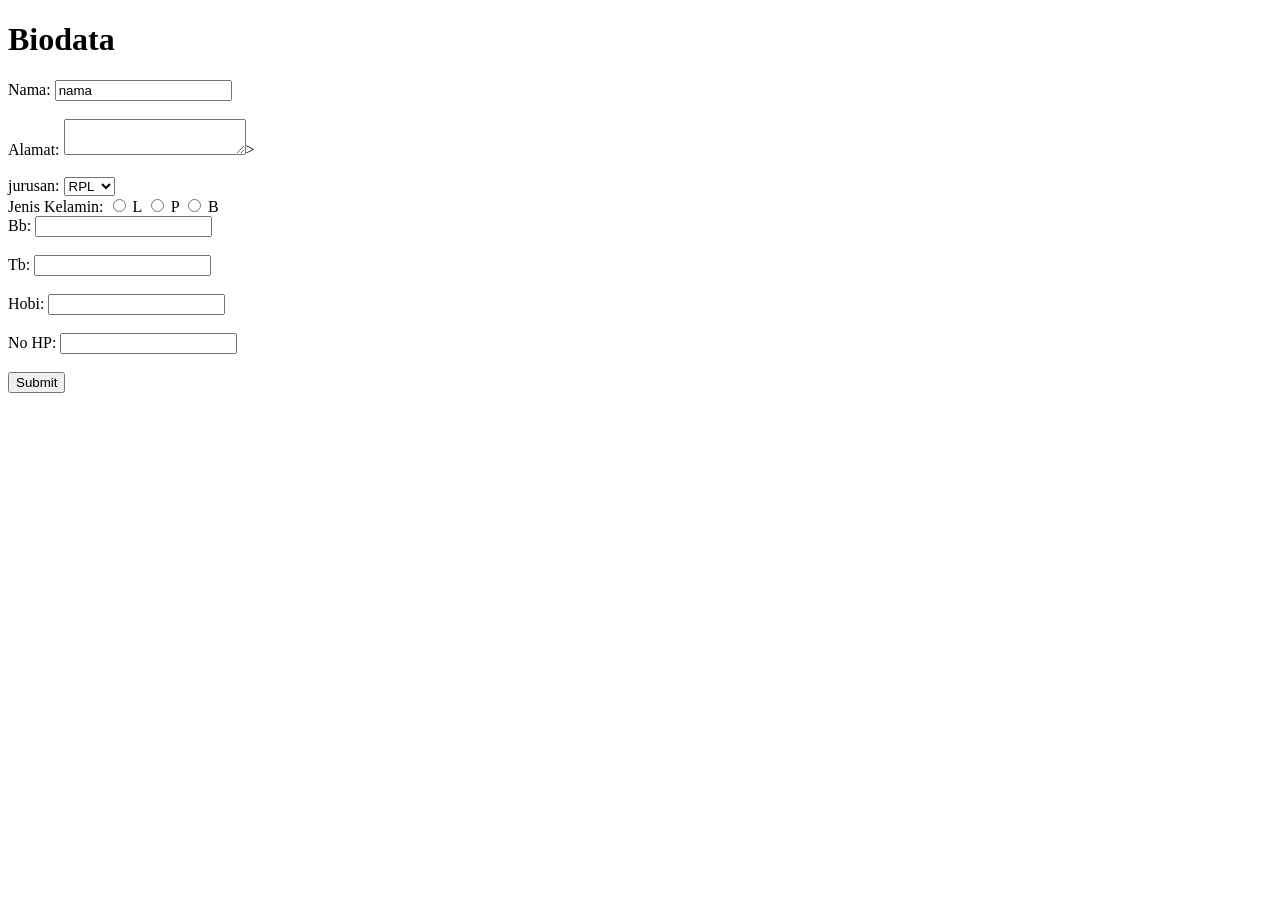
==== form_biodata.html @ de4c0e1a "test" ====
<!DOCTYPE html>
<html lang="en">
<head>
    <meta charset="UTF-8">
    <meta name="viewport" content="width=device-width, initial-scale=1.0">
    <title>biodata siswa</title>
</head>
<body>
   <h1>Biodata</h1>

<form action="/action_page.php">
  <label for="fname">Nama:</label>
  <input type="text" id="fname" name="fname" value="nama"><br><br>
  <label for="Alamat">Alamat:</label>
  <textarea type="textarea" id="Alamat" name="Alamat"  ></textarea>><br><br>
  
<label for="jname">jurusan:</label>
<select value={jurusan} onChange={handleChange}>
        <option value="RPL">RPL</option>
        <option value="TKJ">TKJ</option>
        <option value="TKR">TKR</option>
        <option value="TSM">TSM</option>
        <option value="TEI">TEI</option>
    </select>
<form action="/action_page.php"><br>
  <label>Jenis Kelamin:</label>
  <input type="radio" id="html" name="fav_language" value="P">
  <label for="L">L</label>
  <input type="radio"P id="P" name="fav_language" value="P">
  <label for="P">P</label>
  <input type="radio" id="B" name="fav_language" value="B">
  <label for="B">B</label><br>

  <label for="BB">Bb:</label>
  <input type="number" id="Bb" name="Bb" value=""><br><br>
  <label for="TB">Tb:</label>
  <input type="number" id="Tb" name="Tb" value=""><br><br>
  <label for="HOBI">Hobi:</label>
  <input type="text" id="hobi" name="hobi" value=""><br><br>
  <label for="NO HP">No HP:</label>
  <input type="number" id="No HP" name="No HP" value=""><br><br>
  
    </form>
<input type="submit" value="Submit">
</body>
</html>
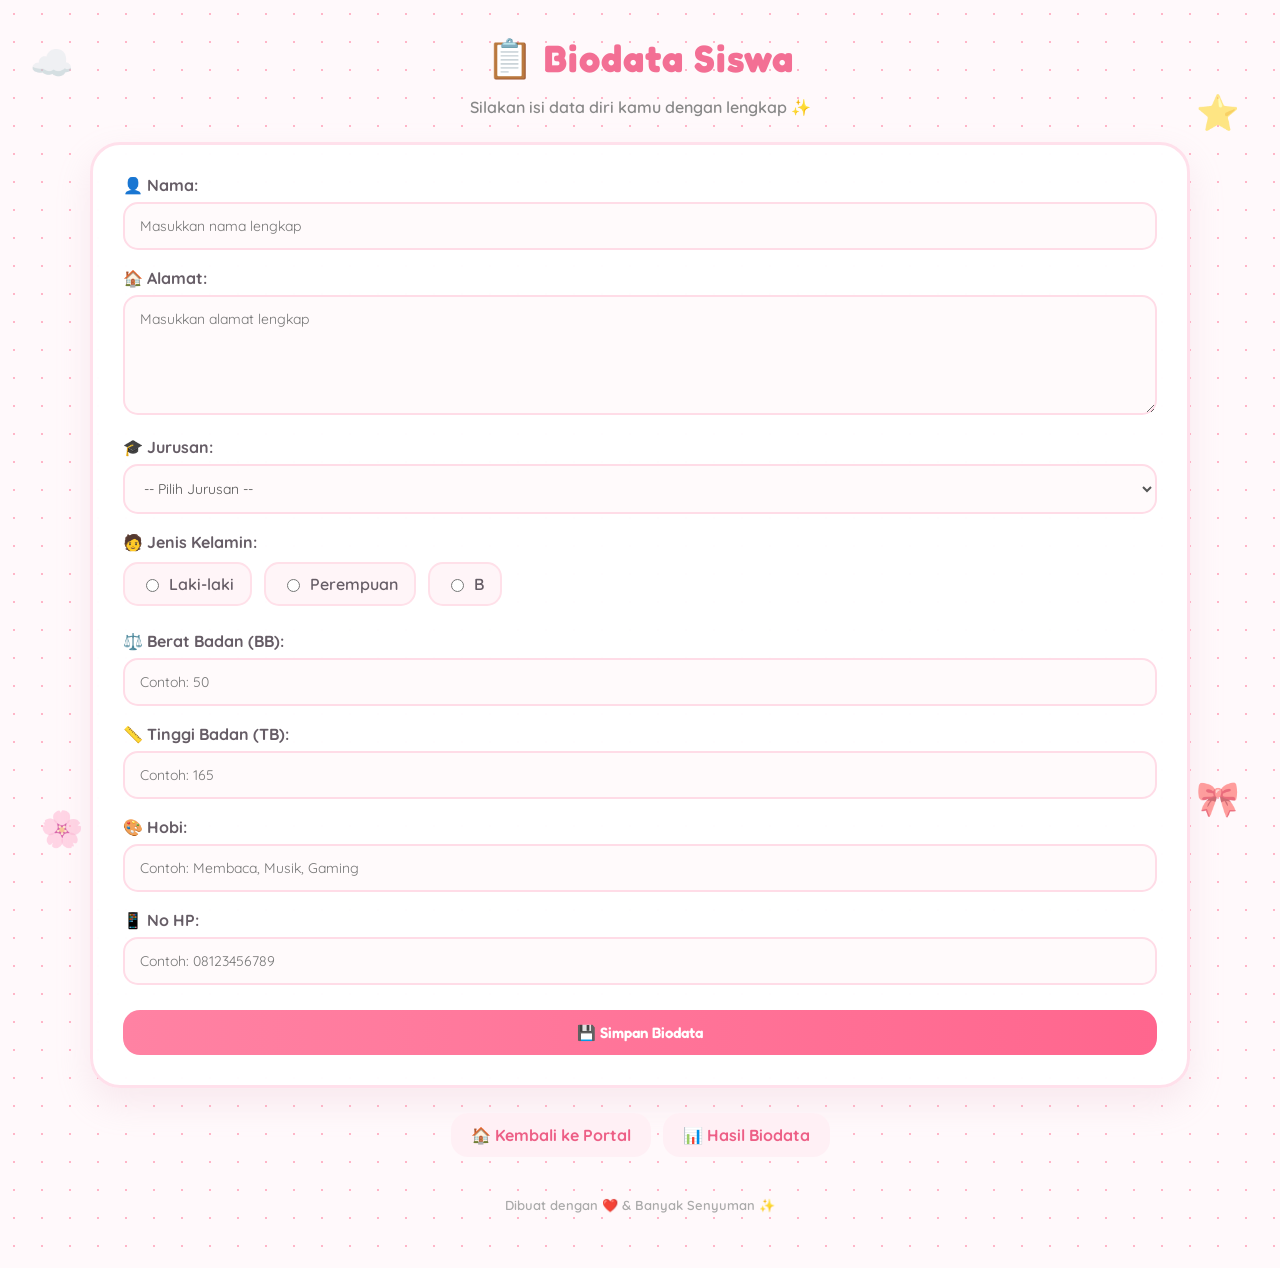
==== commit 2684085a: "stle.css" ====
--- a/form_biodata.html
+++ b/form_biodata.html
@@ -1,46 +1,306 @@
 <!DOCTYPE html>
-<html lang="en">
+<html lang="id">
+
 <head>
     <meta charset="UTF-8">
-    <meta name="viewport" content="width=device-width, initial-scale=1.0">
-    <title>biodata siswa</title>
+
+    <meta
+        name="viewport"
+        content="width=device-width, initial-scale=1.0"
+    >
+
+    <title>Biodata Siswa 🌸</title>
+
+    <!-- Google Font -->
+    <link rel="preconnect" href="https://fonts.googleapis.com">
+
+    <link
+        rel="preconnect"
+        href="https://fonts.gstatic.com"
+        crossorigin
+    >
+
+    <link
+        href="https://fonts.googleapis.com/css2?family=Fredoka:wght@400;500;600;700&family=Quicksand:wght@400;500;600;700&display=swap"
+        rel="stylesheet"
+    >
+
+    <!-- CSS -->
+    <link rel="stylesheet" href="style.css">
+
 </head>
+
+
 <body>
-   <h1>Biodata</h1>
-
-<form action="/action_page.php">
-  <label for="fname">Nama:</label>
-  <input type="text" id="fname" name="fname" value="nama"><br><br>
-  <label for="Alamat">Alamat:</label>
-  <textarea type="textarea" id="Alamat" name="Alamat"  ></textarea>><br><br>
-  
-<label for="jname">jurusan:</label>
-<select value={jurusan} onChange={handleChange}>
-        <option value="RPL">RPL</option>
-        <option value="TKJ">TKJ</option>
-        <option value="TKR">TKR</option>
-        <option value="TSM">TSM</option>
-        <option value="TEI">TEI</option>
-    </select>
-<form action="/action_page.php"><br>
-  <label>Jenis Kelamin:</label>
-  <input type="radio" id="html" name="fav_language" value="P">
-  <label for="L">L</label>
-  <input type="radio"P id="P" name="fav_language" value="P">
-  <label for="P">P</label>
-  <input type="radio" id="B" name="fav_language" value="B">
-  <label for="B">B</label><br>
-
-  <label for="BB">Bb:</label>
-  <input type="number" id="Bb" name="Bb" value=""><br><br>
-  <label for="TB">Tb:</label>
-  <input type="number" id="Tb" name="Tb" value=""><br><br>
-  <label for="HOBI">Hobi:</label>
-  <input type="text" id="hobi" name="hobi" value=""><br><br>
-  <label for="NO HP">No HP:</label>
-  <input type="number" id="No HP" name="No HP" value=""><br><br>
-  
-    </form>
-<input type="submit" value="Submit">
+
+    <!-- DEKORASI -->
+    <div class="dekorasi awan">☁️</div>
+    <div class="dekorasi bintang">⭐</div>
+    <div class="dekorasi bunga">🌸</div>
+    <div class="dekorasi pita">🎀</div>
+
+
+    <div class="page">
+
+        <!-- JUDUL -->
+        <header class="page-header">
+
+            <h1>
+                📋 Biodata Siswa
+            </h1>
+
+            <p>
+                Silakan isi data diri kamu dengan lengkap ✨
+            </p>
+
+        </header>
+
+
+        <!-- FORM -->
+        <div class="card">
+
+            <form action="/action_page.php">
+
+
+                <!-- NAMA -->
+                <div class="form-group">
+
+                    <label for="fname">
+                        👤 Nama:
+                    </label>
+
+                    <input
+                        type="text"
+                        id="fname"
+                        name="fname"
+                        placeholder="Masukkan nama lengkap"
+                        required
+                    >
+
+                </div>
+
+
+                <!-- ALAMAT -->
+                <div class="form-group">
+
+                    <label for="Alamat">
+                        🏠 Alamat:
+                    </label>
+
+                    <textarea
+                        id="Alamat"
+                        name="Alamat"
+                        placeholder="Masukkan alamat lengkap"
+                        required
+                    ></textarea>
+
+                </div>
+
+
+                <!-- JURUSAN -->
+                <div class="form-group">
+
+                    <label for="jurusan">
+                        🎓 Jurusan:
+                    </label>
+
+                    <select
+                        id="jurusan"
+                        name="jurusan"
+                        required
+                    >
+
+                        <option value="">
+                            -- Pilih Jurusan --
+                        </option>
+
+                        <option value="RPL">
+                            RPL
+                        </option>
+
+                        <option value="TKJ">
+                            TKJ
+                        </option>
+
+                        <option value="TKR">
+                            TKR
+                        </option>
+
+                        <option value="TSM">
+                            TSM
+                        </option>
+
+                        <option value="TEI">
+                            TEI
+                        </option>
+
+                    </select>
+
+                </div>
+
+
+                <!-- JENIS KELAMIN -->
+                <div class="form-group">
+
+                    <label>
+                        🧑 Jenis Kelamin:
+                    </label>
+
+                    <div class="radio-group">
+
+                        <label>
+                            <input
+                                type="radio"
+                                id="L"
+                                name="jenis_kelamin"
+                                value="L"
+                            >
+
+                            Laki-laki
+                        </label>
+
+
+                        <label>
+                            <input
+                                type="radio"
+                                id="P"
+                                name="jenis_kelamin"
+                                value="P"
+                            >
+
+                            Perempuan
+                        </label>
+
+
+                        <label>
+                            <input
+                                type="radio"
+                                id="B"
+                                name="jenis_kelamin"
+                                value="B"
+                            >
+
+                            B
+                        </label>
+
+                    </div>
+
+                </div>
+
+
+                <!-- BERAT BADAN -->
+                <div class="form-group">
+
+                    <label for="Bb">
+                        ⚖️ Berat Badan (BB):
+                    </label>
+
+                    <input
+                        type="number"
+                        id="Bb"
+                        name="Bb"
+                        placeholder="Contoh: 50"
+                    >
+
+                </div>
+
+
+                <!-- TINGGI BADAN -->
+                <div class="form-group">
+
+                    <label for="Tb">
+                        📏 Tinggi Badan (TB):
+                    </label>
+
+                    <input
+                        type="number"
+                        id="Tb"
+                        name="Tb"
+                        placeholder="Contoh: 165"
+                    >
+
+                </div>
+
+
+                <!-- HOBI -->
+                <div class="form-group">
+
+                    <label for="hobi">
+                        🎨 Hobi:
+                    </label>
+
+                    <input
+                        type="text"
+                        id="hobi"
+                        name="hobi"
+                        placeholder="Contoh: Membaca, Musik, Gaming"
+                    >
+
+                </div>
+
+
+                <!-- NO HP -->
+                <div class="form-group">
+
+                    <label for="nohp">
+                        📱 No HP:
+                    </label>
+
+                    <input
+                        type="tel"
+                        id="nohp"
+                        name="nohp"
+                        placeholder="Contoh: 08123456789"
+                    >
+
+                </div>
+
+
+                <!-- TOMBOL -->
+                <div class="form-button">
+
+                    <input
+                        type="submit"
+                        value="💾 Simpan Biodata"
+                    >
+
+                </div>
+
+            </form>
+
+        </div>
+
+
+        <!-- NAVIGASI -->
+        <div class="navigation">
+
+            <a
+                href="index.html"
+                class="back-link"
+            >
+                🏠 Kembali ke Portal
+            </a>
+
+            <a
+                href="hasil_biodata.html"
+                class="back-link"
+            >
+                📊 Hasil Biodata
+            </a>
+
+        </div>
+
+
+        <!-- FOOTER -->
+        <footer>
+
+            Dibuat dengan ❤️ & Banyak Senyuman ✨
+
+        </footer>
+
+    </div>
+    
+
 </body>
+
 </html>
--- a/style.css
+++ b/style.css
@@ -0,0 +1,1499 @@
+/* =====================================================
+   STYLE.CSS
+   PORTAL BIODATA SISWA
+===================================================== */
+
+
+/* =====================================================
+   RESET
+===================================================== */
+
+* {
+    box-sizing: border-box;
+}
+
+html {
+    scroll-behavior: smooth;
+}
+
+body {
+    margin: 0;
+    min-height: 100vh;
+
+    font-family: "Quicksand", sans-serif;
+
+    color: #5f5660;
+
+    background-color: #fff9fb;
+
+    background-image:
+        radial-gradient(
+            #ffb6c8 1px,
+            transparent 1px
+        );
+
+    background-size: 28px 28px;
+
+    overflow-x: hidden;
+}
+
+
+/* =====================================================
+   CONTAINER
+===================================================== */
+
+.container,
+.page {
+    width: 92%;
+    max-width: 1100px;
+
+    margin: 35px auto;
+
+    position: relative;
+
+    z-index: 2;
+}
+
+
+/* =====================================================
+   DEKORASI
+===================================================== */
+
+.dekorasi {
+    position: fixed;
+
+    font-size: 35px;
+
+    opacity: 0.6;
+
+    pointer-events: none;
+
+    z-index: 0;
+
+    animation:
+        mengambang
+        4s
+        ease-in-out
+        infinite;
+}
+
+.awan {
+    top: 40px;
+    left: 30px;
+}
+
+.bintang {
+    top: 90px;
+    right: 40px;
+
+    animation-delay: 1s;
+}
+
+.bunga {
+    bottom: 50px;
+    left: 40px;
+
+    animation-delay: 1.5s;
+}
+
+.pita {
+    bottom: 80px;
+    right: 40px;
+
+    animation-delay: 0.5s;
+}
+
+
+@keyframes mengambang {
+
+    0%,
+    100% {
+        transform:
+            translateY(0)
+            rotate(0deg);
+    }
+
+    50% {
+        transform:
+            translateY(-12px)
+            rotate(5deg);
+    }
+}
+
+
+/* =====================================================
+   HEADER
+===================================================== */
+
+.header {
+    text-align: center;
+
+    margin-bottom: 45px;
+}
+
+
+/* =====================================================
+   FOTO PROFIL HALAMAN UTAMA
+===================================================== */
+
+.foto-container {
+
+    width: 230px;
+    height: 230px;
+
+    margin: 0 auto 20px;
+
+    padding: 8px;
+
+    border-radius: 50%;
+
+    background:
+        linear-gradient(
+            135deg,
+            #ff8faf,
+            #b994ff,
+            #ffe18a
+        );
+
+    box-shadow:
+        0 15px 40px
+        rgba(
+            210,
+            150,
+            180,
+            0.35
+        );
+
+    animation:
+        fotoMengambang
+        4s
+        ease-in-out
+        infinite;
+}
+
+
+.foto-container img {
+
+    width: 100%;
+    height: 100%;
+
+    object-fit: cover;
+
+    border-radius: 50%;
+
+    border: 5px solid white;
+
+    display: block;
+}
+
+
+@keyframes fotoMengambang {
+
+    0%,
+    100% {
+        transform: translateY(0);
+    }
+
+    50% {
+        transform: translateY(-9px);
+    }
+}
+
+
+/* =====================================================
+   JUDUL
+===================================================== */
+
+h1 {
+
+    margin: 18px 0 8px;
+
+    font-family:
+        "Fredoka",
+        sans-serif;
+
+    font-size: 45px;
+
+    color: #f36f94;
+
+    letter-spacing: 1px;
+}
+
+
+.subtitle {
+
+    display: inline-block;
+
+    padding: 10px 22px;
+
+    background:
+        rgba(
+            255,
+            255,
+            255,
+            0.9
+        );
+
+    border:
+        1px solid #ffdbe5;
+
+    border-radius: 30px;
+
+    color: #777;
+
+    font-size: 15px;
+
+    font-weight: 600;
+
+    box-shadow:
+        0 5px 15px
+        rgba(
+            220,
+            170,
+            190,
+            0.15
+        );
+}
+
+
+/* =====================================================
+   CARD
+===================================================== */
+
+.card {
+
+    background:
+        rgba(
+            255,
+            255,
+            255,
+            0.97
+        );
+
+    border:
+        3px solid #ffe0eb;
+
+    border-radius: 30px;
+
+    padding: 30px;
+
+    box-shadow:
+        0 15px 35px
+        rgba(
+            220,
+            170,
+            190,
+            0.2
+        );
+
+    margin-bottom: 25px;
+}
+
+
+/* =====================================================
+   PAGE HEADER
+===================================================== */
+
+.page-header {
+
+    text-align: center;
+
+    margin-bottom: 25px;
+}
+
+
+.page-header h1 {
+
+    font-size: 38px;
+
+    margin-bottom: 8px;
+}
+
+
+.page-header p {
+
+    color: #888;
+
+    font-weight: 600;
+}
+
+
+/* =====================================================
+   FORM
+===================================================== */
+
+.form-group {
+    margin-bottom: 18px;
+}
+
+
+.form-group label {
+
+    display: block;
+
+    margin-bottom: 7px;
+
+    color: #665d66;
+
+    font-weight: 700;
+}
+
+
+input,
+select,
+textarea {
+
+    width: 100%;
+
+    padding: 13px 15px;
+
+    border:
+        2px solid #ffdce7;
+
+    border-radius: 15px;
+
+    background: #fffafb;
+
+    color: #555;
+
+    font-family:
+        "Quicksand",
+        sans-serif;
+
+    font-size: 14px;
+
+    outline: none;
+
+    transition: 0.25s ease;
+}
+
+
+input:focus,
+select:focus,
+textarea:focus {
+
+    border-color: #ff8eae;
+
+    box-shadow:
+        0 0 0 4px
+        rgba(
+            255,
+            142,
+            174,
+            0.12
+        );
+}
+
+
+textarea {
+
+    min-height: 120px;
+
+    resize: vertical;
+}
+
+
+/* =====================================================
+   RADIO
+===================================================== */
+
+.radio-group {
+
+    display: flex;
+
+    gap: 12px;
+
+    flex-wrap: wrap;
+
+    margin-top: 10px;
+}
+
+
+.radio-group label {
+
+    display: flex;
+
+    align-items: center;
+
+    gap: 7px;
+
+    padding: 10px 16px;
+
+    background: #fff5f8;
+
+    border:
+        2px solid #ffe0e9;
+
+    border-radius: 15px;
+
+    cursor: pointer;
+
+    font-weight: 600;
+
+    transition: 0.25s ease;
+}
+
+
+.radio-group label:hover {
+
+    background: #ffe5ee;
+
+    transform:
+        translateY(-2px);
+}
+
+
+.radio-group input {
+
+    width: auto;
+
+    accent-color: #ff7098;
+}
+
+
+/* =====================================================
+   BUTTON FORM
+===================================================== */
+
+.form-button {
+
+    display: flex;
+
+    justify-content: center;
+
+    gap: 12px;
+
+    flex-wrap: wrap;
+
+    margin-top: 25px;
+}
+
+
+.form-button button {
+
+    min-width: 180px;
+}
+
+
+button,
+input[type="submit"] {
+
+    border: none;
+
+    padding: 13px 25px;
+
+    border-radius: 17px;
+
+    background:
+        linear-gradient(
+            90deg,
+            #ff82a3,
+            #ff668e
+        );
+
+    color: white;
+
+    font-family:
+        "Fredoka",
+        sans-serif;
+
+    font-size: 15px;
+
+    font-weight: 600;
+
+    cursor: pointer;
+
+    transition: 0.3s ease;
+}
+
+
+button:hover,
+input[type="submit"]:hover {
+
+    transform:
+        translateY(-3px);
+
+    box-shadow:
+        0 10px 20px
+        rgba(
+            255,
+            100,
+            140,
+            0.3
+        );
+}
+
+
+.btn-reset {
+
+    background:
+        linear-gradient(
+            90deg,
+            #a98be8,
+            #8c73d9
+        ) !important;
+}
+
+
+/* =====================================================
+   HASIL BIODATA
+===================================================== */
+
+.hasil-card {
+
+    width: 100%;
+
+    max-width: 850px;
+
+    margin: auto;
+
+    background:
+        rgba(
+            255,
+            255,
+            255,
+            0.97
+        );
+
+    border:
+        3px solid #ffe0eb;
+
+    border-radius: 30px;
+
+    padding: 35px;
+
+    box-shadow:
+        0 15px 35px
+        rgba(
+            220,
+            170,
+            190,
+            0.25
+        );
+}
+
+
+/* =====================================================
+   FOTO HASIL
+===================================================== */
+
+.hasil-foto {
+
+    width: 170px;
+    height: 170px;
+
+    margin:
+        0 auto 20px;
+
+    padding: 6px;
+
+    border-radius: 50%;
+
+    background:
+        linear-gradient(
+            135deg,
+            #ff8faf,
+            #b994ff,
+            #ffe18a
+        );
+
+    box-shadow:
+        0 12px 30px
+        rgba(
+            220,
+            150,
+            180,
+            0.3
+        );
+}
+
+
+.hasil-foto img {
+
+    width: 100%;
+    height: 100%;
+
+    object-fit: cover;
+
+    border-radius: 50%;
+
+    border: 5px solid white;
+
+    display: block;
+}
+
+
+/* =====================================================
+   JUDUL HASIL
+===================================================== */
+
+.judul-hasil {
+
+    text-align: center;
+
+    margin-bottom: 25px;
+}
+
+
+.judul-hasil h1 {
+
+    margin:
+        0 0 8px;
+
+    font-family:
+        "Fredoka",
+        sans-serif;
+
+    font-size: 38px;
+
+    color: #f36f94;
+}
+
+
+.judul-hasil p {
+
+    margin: 0;
+
+    color: #888;
+
+    font-weight: 600;
+}
+
+
+/* =====================================================
+   TABEL BIODATA
+===================================================== */
+
+.biodata-table {
+
+    width: 100%;
+
+    border-collapse:
+        separate;
+
+    border-spacing:
+        0 10px;
+}
+
+
+.biodata-table tr {
+
+    background: #fff6f9;
+}
+
+
+.biodata-table td {
+
+    padding: 15px;
+
+    border: none;
+}
+
+
+.biodata-table tr td:first-child {
+
+    width: 25%;
+
+    border-radius:
+        15px 0 0 15px;
+
+    color: #ed5f86;
+
+    font-weight: 700;
+}
+
+
+.biodata-table tr td:nth-child(2) {
+
+    width: 5%;
+
+    text-align: center;
+
+    color: #ff9ab5;
+
+    font-weight: 700;
+}
+
+
+.biodata-table tr td:last-child {
+
+    border-radius:
+        0 15px 15px 0;
+
+    color: #5f5660;
+
+    font-weight: 600;
+}
+
+
+.biodata-table tr:hover td {
+
+    background: #ffeef4;
+}
+
+
+/* =====================================================
+   TOMBOL HASIL
+===================================================== */
+
+.tombol-area {
+
+    display: flex;
+
+    justify-content: center;
+
+    align-items: center;
+
+    gap: 12px;
+
+    flex-wrap: wrap;
+
+    margin-top: 25px;
+}
+
+
+.tombol {
+
+    display: inline-block;
+
+    padding: 13px 22px;
+
+    border-radius: 17px;
+
+    color: white;
+
+    text-decoration: none;
+
+    font-family:
+        "Fredoka",
+        sans-serif;
+
+    font-weight: 600;
+
+    transition: 0.3s ease;
+
+    box-shadow:
+        0 7px 15px
+        rgba(
+            200,
+            150,
+            180,
+            0.2
+        );
+}
+
+
+.tombol:hover {
+
+    transform:
+        translateY(-4px);
+
+    box-shadow:
+        0 12px 20px
+        rgba(
+            200,
+            150,
+            180,
+            0.3
+        );
+}
+
+
+.tombol-form {
+
+    background:
+        linear-gradient(
+            90deg,
+            #ff82a3,
+            #ff668e
+        );
+}
+
+
+.tombol-tabel {
+
+    background:
+        linear-gradient(
+            90deg,
+            #a87be8,
+            #7565df
+        );
+}
+
+
+.tombol-home {
+
+    background:
+        linear-gradient(
+            90deg,
+            #f5bf4c,
+            #f39b3f
+        );
+}
+
+
+/* =====================================================
+   LINK KEMBALI
+===================================================== */
+
+.navigation {
+
+    display: flex;
+
+    justify-content: center;
+
+    align-items: center;
+
+    gap: 12px;
+
+    flex-wrap: wrap;
+
+    margin-top: 25px;
+}
+
+
+.back-link {
+
+    display: inline-block;
+
+    padding: 12px 20px;
+
+    border-radius: 17px;
+
+    background: #fff0f5;
+
+    color: #ed5f86;
+
+    text-decoration: none;
+
+    font-weight: 700;
+
+    transition: 0.3s;
+}
+
+
+.back-link:hover {
+
+    background: #ffdce7;
+
+    transform:
+        translateY(-2px);
+}
+
+
+/* =====================================================
+   FOOTER
+===================================================== */
+
+footer {
+
+    text-align: center;
+
+    margin-top: 40px;
+
+    padding-bottom: 20px;
+
+    color: #aaa;
+
+    font-size: 13px;
+
+    font-weight: 600;
+}
+
+
+/* =====================================================
+   RESPONSIVE
+===================================================== */
+
+@media (max-width: 800px) {
+
+    .menu-list {
+
+        grid-template-columns: 1fr;
+    }
+
+    h1 {
+
+        font-size: 36px;
+    }
+
+    .foto-container {
+
+        width: 200px;
+        height: 200px;
+    }
+}
+
+
+@media (max-width: 600px) {
+
+    .hasil-card {
+
+        padding: 20px;
+    }
+
+
+    .hasil-foto {
+
+        width: 140px;
+        height: 140px;
+    }
+
+
+    .judul-hasil h1 {
+
+        font-size: 30px;
+    }
+
+
+    .biodata-table {
+
+        font-size: 13px;
+    }
+
+
+    .biodata-table td {
+
+        padding:
+            11px 8px;
+    }
+
+
+    .biodata-table
+    tr td:first-child {
+
+        width: 30%;
+    }
+}
+
+
+@media (max-width: 500px) {
+
+    .container,
+    .page {
+
+        width: 94%;
+    }
+
+
+    .social {
+
+        width: 100%;
+        max-width: 260px;
+    }
+
+
+    .card {
+
+        padding: 20px;
+    }
+
+
+    .dekorasi {
+
+        font-size: 25px;
+    }
+}
+
+/* =====================================================
+   TABEL BIODATA
+===================================================== */
+
+.tabel-card {
+
+    width: 100%;
+
+    margin-bottom: 30px;
+
+    background:
+        rgba(
+            255,
+            255,
+            255,
+            0.97
+        );
+
+    border:
+        3px solid #ffe0eb;
+
+    border-radius: 30px;
+
+    padding: 30px;
+
+    box-shadow:
+        0 15px 35px
+        rgba(
+            220,
+            170,
+            190,
+            0.20
+        );
+}
+
+
+.tabel-card h2 {
+
+    text-align: center;
+
+    margin-top: 0;
+    margin-bottom: 8px;
+
+    font-family:
+        "Fredoka",
+        sans-serif;
+
+    color: #f36f94;
+
+    font-size: 27px;
+}
+
+
+.tabel-keterangan {
+
+    text-align: center;
+
+    color: #999;
+
+    margin-top: 0;
+
+    margin-bottom: 20px;
+
+    font-weight: 600;
+}
+
+
+/* =====================================================
+   RESPONSIVE TABLE
+===================================================== */
+
+.table-responsive {
+
+    width: 100%;
+
+    overflow-x: auto;
+
+    border-radius: 18px;
+}
+
+
+/* =====================================================
+   TABEL BIODATA PERTAMA
+===================================================== */
+
+.tabel-biodata {
+
+    width: 100%;
+
+    min-width: 550px;
+
+    border-collapse: separate;
+
+    border-spacing: 0;
+
+    overflow: hidden;
+}
+
+
+.tabel-biodata th {
+
+    padding: 15px;
+
+    color: white;
+
+    background:
+        linear-gradient(
+            90deg,
+            #ff8faf,
+            #ff7098
+        );
+
+    text-align: left;
+
+    font-family:
+        "Fredoka",
+        sans-serif;
+}
+
+
+.tabel-biodata th:first-child {
+
+    border-radius:
+        15px 0 0 0;
+}
+
+
+.tabel-biodata th:last-child {
+
+    border-radius:
+        0 15px 0 0;
+}
+
+
+.tabel-biodata td {
+
+    padding: 14px;
+
+    border-bottom:
+        1px solid #ffdce7;
+
+    background: #fffafd;
+
+    color: #5f5660;
+
+    font-weight: 600;
+}
+
+
+.tabel-biodata tbody tr:hover td {
+
+    background: #fff0f5;
+
+    transition: 0.2s;
+}
+
+
+.tabel-biodata td:first-child {
+
+    color: #ed5f86;
+
+    font-weight: 700;
+
+    width: 35%;
+}
+
+
+/* STATUS */
+
+.tabel-biodata .status-row th {
+
+    text-align: center;
+
+    padding: 16px;
+
+    background:
+        linear-gradient(
+            90deg,
+            #b994ff,
+            #8c78df
+        );
+
+    border-radius:
+        0 0 15px 15px;
+}
+
+
+/* =====================================================
+   TABEL REKAP
+===================================================== */
+
+.tabel-rekap {
+
+    width: 100%;
+
+    min-width: 650px;
+
+    border-collapse: separate;
+
+    border-spacing: 0;
+
+    overflow: hidden;
+}
+
+
+.tabel-rekap th {
+
+    padding: 15px;
+
+    background:
+        linear-gradient(
+            90deg,
+            #8ccdf0,
+            #6bb9e5
+        );
+
+    color: white;
+
+    text-align: center;
+
+    font-family:
+        "Fredoka",
+        sans-serif;
+}
+
+
+.tabel-rekap td {
+
+    padding: 13px 15px;
+
+    border-bottom:
+        1px solid #e7dce1;
+
+    color: #555;
+
+    font-weight: 600;
+
+    background: #fffafd;
+}
+
+
+.tabel-rekap tbody tr:hover td {
+
+    background: #fff0f5;
+}
+
+
+.tabel-rekap .kategori {
+
+    background:
+        linear-gradient(
+            135deg,
+            #ffe0ea,
+            #fff0f5
+        );
+
+    color: #e45e86;
+
+    font-weight: 700;
+
+    text-align: center;
+}
+
+
+.tengah {
+
+    vertical-align: middle;
+
+    text-align: center;
+
+    font-weight: 700;
+}
+
+
+/* =====================================================
+   TABEL KOMPLEKS
+===================================================== */
+
+.tabel-kompleks {
+
+    width: 100%;
+
+    min-width: 750px;
+
+    border-collapse: collapse;
+
+    font-size: 14px;
+}
+
+
+.tabel-kompleks th {
+
+    padding: 15px;
+
+    background:
+        linear-gradient(
+            90deg,
+            #9a8be8,
+            #776bd0
+        );
+
+    color: white;
+
+    text-align: center;
+
+    font-family:
+        "Fredoka",
+        sans-serif;
+}
+
+
+.tabel-kompleks td {
+
+    padding: 13px 14px;
+
+    border:
+        1px solid #d8d2dc;
+
+    background: #fff;
+
+    vertical-align: middle;
+}
+
+
+.tabel-kompleks tr:hover td {
+
+    background: #fff5f8;
+}
+
+
+.tabel-kompleks .kategori {
+
+    background:
+        #f9e7ee;
+
+    color: #d85c81;
+
+    font-weight: 700;
+
+    text-align: center;
+}
+
+
+.tabel-kompleks .sub {
+
+    font-weight: 600;
+
+    color: #555;
+}
+
+
+.tabel-kompleks .atribut {
+
+    font-weight: 700;
+
+    color: #555;
+}
+
+
+.tabel-kompleks .hasil {
+
+    color: #555;
+
+    font-weight: 500;
+}
+
+
+/* =====================================================
+   MERGE CELL
+===================================================== */
+
+.merge-mark {
+
+    border:
+        3px solid #ff7777 !important;
+
+    position: relative;
+}
+
+
+/* =====================================================
+   SPLIT CELL
+===================================================== */
+
+.split-cell {
+
+    padding: 8px !important;
+
+    background: #fafffa !important;
+}
+
+
+.split-wrapper {
+
+    border:
+        2px dashed #54b879;
+
+    border-radius: 10px;
+
+    padding: 10px;
+
+    background: #fafffa;
+}
+
+
+.split-label {
+
+    font-size: 12px;
+
+    font-weight: 700;
+
+    color: #32945a;
+
+    margin-bottom: 8px;
+
+    text-align: center;
+}
+
+
+.split-item {
+
+    border:
+        1px solid #b9ddc6;
+
+    border-radius: 8px;
+
+    padding: 8px 10px;
+
+    margin-bottom: 7px;
+
+    background: white;
+
+    color: #555;
+}
+
+
+.split-item:last-child {
+
+    margin-bottom: 0;
+}
+
+
+.split-item b {
+
+    color: #348a55;
+}
+
+
+/* =====================================================
+   KETERANGAN MERGE & SPLIT
+===================================================== */
+
+.keterangan {
+
+    margin-top: 20px;
+
+    padding: 14px;
+
+    text-align: center;
+
+    background: #fff7fa;
+
+    border-radius: 15px;
+
+    color: #777;
+
+    font-size: 14px;
+}
+
+
+/* =====================================================
+   RESPONSIVE TABEL
+===================================================== */
+
+@media (max-width: 700px) {
+
+    .tabel-card {
+
+        padding: 18px;
+    }
+
+
+    .tabel-card h2 {
+
+        font-size: 23px;
+    }
+
+
+    .table-responsive {
+
+        border-radius: 12px;
+    }
+
+
+    .tabel-biodata,
+    .tabel-rekap,
+    .tabel-kompleks {
+
+        font-size: 13px;
+    }
+
+}
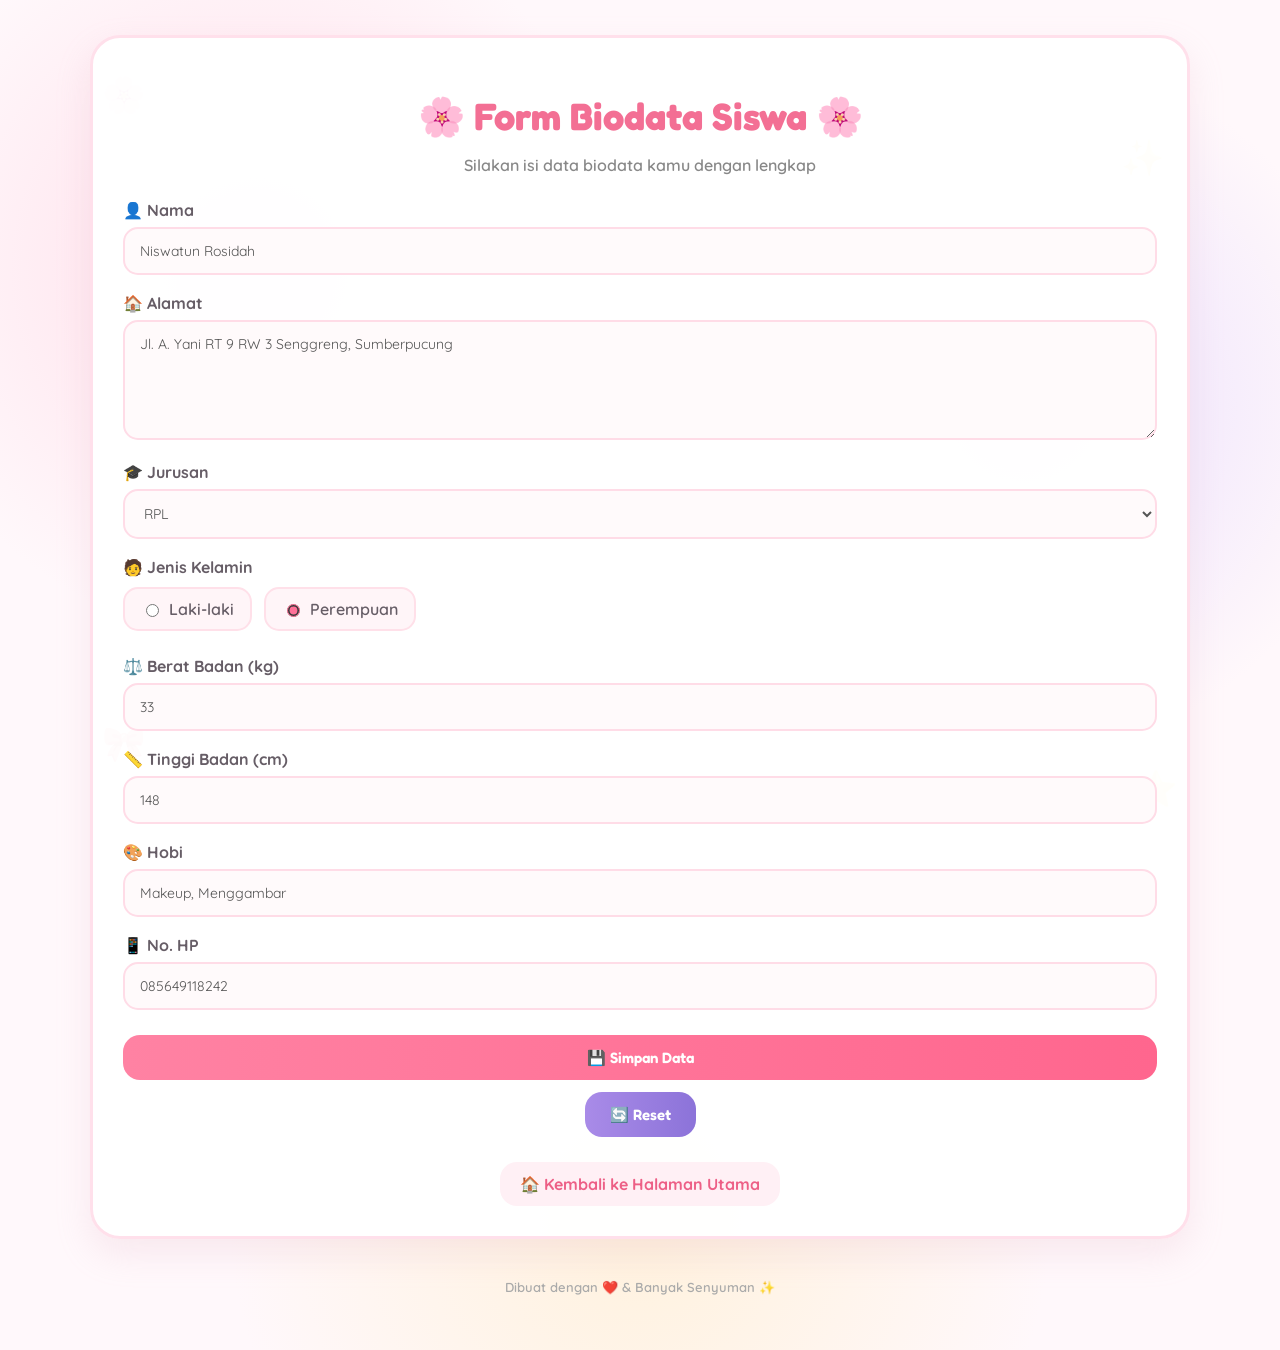
==== commit 85733265: "yang baru" ====
--- a/form_biodata.html
+++ b/form_biodata.html
@@ -2,6 +2,7 @@
 <html lang="id">
 
 <head>
+
     <meta charset="UTF-8">
 
     <meta
@@ -9,9 +10,10 @@
         content="width=device-width, initial-scale=1.0"
     >
 
-    <title>Biodata Siswa 🌸</title>
-
-    <!-- Google Font -->
+    <title>Form Biodata Siswa</title>
+
+    <link rel="stylesheet" href="style.css">
+
     <link rel="preconnect" href="https://fonts.googleapis.com">
 
     <link
@@ -25,55 +27,50 @@
         rel="stylesheet"
     >
 
-    <!-- CSS -->
-    <link rel="stylesheet" href="style.css">
-
 </head>
 
-
 <body>
 
-    <!-- DEKORASI -->
-    <div class="dekorasi awan">☁️</div>
-    <div class="dekorasi bintang">⭐</div>
-    <div class="dekorasi bunga">🌸</div>
-    <div class="dekorasi pita">🎀</div>
+    <!-- Dekorasi -->
+    <div class="dekorasi dekorasi-1">🌸</div>
+    <div class="dekorasi dekorasi-2">✨</div>
+    <div class="dekorasi dekorasi-3">🎀</div>
+    <div class="dekorasi dekorasi-4">⭐</div>
 
 
     <div class="page">
 
-        <!-- JUDUL -->
-        <header class="page-header">
-
-            <h1>
-                📋 Biodata Siswa
-            </h1>
-
-            <p>
-                Silakan isi data diri kamu dengan lengkap ✨
-            </p>
-
-        </header>
-
-
-        <!-- FORM -->
         <div class="card">
 
-            <form action="/action_page.php">
+            <div class="page-header">
+
+                <h1>
+                    🌸 Form Biodata Siswa 🌸
+                </h1>
+
+                <p>
+                    Silakan isi data biodata kamu dengan lengkap
+                </p>
+
+            </div>
+
+
+            <form action="#" method="post">
 
 
                 <!-- NAMA -->
                 <div class="form-group">
 
-                    <label for="fname">
-                        👤 Nama:
+                    <label for="nama">
+                        👤 Nama
                     </label>
 
                     <input
                         type="text"
-                        id="fname"
-                        name="fname"
+                        id="nama"
+                        name="nama"
                         placeholder="Masukkan nama lengkap"
+                        value="Niswatun Rosidah"
                         required
                     >
 
@@ -83,16 +80,16 @@
                 <!-- ALAMAT -->
                 <div class="form-group">
 
-                    <label for="Alamat">
-                        🏠 Alamat:
+                    <label for="alamat">
+                        🏠 Alamat
                     </label>
 
                     <textarea
-                        id="Alamat"
-                        name="Alamat"
-                        placeholder="Masukkan alamat lengkap"
+                        id="alamat"
+                        name="alamat"
+                        placeholder="Masukkan alamat"
                         required
-                    ></textarea>
+                    >Jl. A. Yani RT 9 RW 3 Senggreng, Sumberpucung</textarea>
 
                 </div>
 
@@ -101,7 +98,7 @@
                 <div class="form-group">
 
                     <label for="jurusan">
-                        🎓 Jurusan:
+                        🎓 Jurusan
                     </label>
 
                     <select
@@ -110,11 +107,7 @@
                         required
                     >
 
-                        <option value="">
-                            -- Pilih Jurusan --
-                        </option>
-
-                        <option value="RPL">
+                        <option value="RPL" selected>
                             RPL
                         </option>
 
@@ -143,46 +136,37 @@
                 <div class="form-group">
 
                     <label>
-                        🧑 Jenis Kelamin:
+                        🧑 Jenis Kelamin
                     </label>
 
                     <div class="radio-group">
 
                         <label>
+
                             <input
                                 type="radio"
-                                id="L"
                                 name="jenis_kelamin"
                                 value="L"
                             >
 
                             Laki-laki
+
                         </label>
 
 
                         <label>
+
                             <input
                                 type="radio"
-                                id="P"
                                 name="jenis_kelamin"
                                 value="P"
+                                checked
                             >
 
                             Perempuan
+
                         </label>
 
-
-                        <label>
-                            <input
-                                type="radio"
-                                id="B"
-                                name="jenis_kelamin"
-                                value="B"
-                            >
-
-                            B
-                        </label>
-
                     </div>
 
                 </div>
@@ -191,15 +175,17 @@
                 <!-- BERAT BADAN -->
                 <div class="form-group">
 
-                    <label for="Bb">
-                        ⚖️ Berat Badan (BB):
+                    <label for="bb">
+                        ⚖️ Berat Badan (kg)
                     </label>
 
                     <input
                         type="number"
-                        id="Bb"
-                        name="Bb"
-                        placeholder="Contoh: 50"
+                        id="bb"
+                        name="bb"
+                        placeholder="Contoh: 33"
+                        value="33"
+                        min="1"
                     >
 
                 </div>
@@ -208,15 +194,17 @@
                 <!-- TINGGI BADAN -->
                 <div class="form-group">
 
-                    <label for="Tb">
-                        📏 Tinggi Badan (TB):
+                    <label for="tb">
+                        📏 Tinggi Badan (cm)
                     </label>
 
                     <input
                         type="number"
-                        id="Tb"
-                        name="Tb"
-                        placeholder="Contoh: 165"
+                        id="tb"
+                        name="tb"
+                        placeholder="Contoh: 148"
+                        value="148"
+                        min="1"
                     >
 
                 </div>
@@ -226,14 +214,15 @@
                 <div class="form-group">
 
                     <label for="hobi">
-                        🎨 Hobi:
+                        🎨 Hobi
                     </label>
 
                     <input
                         type="text"
                         id="hobi"
                         name="hobi"
-                        placeholder="Contoh: Membaca, Musik, Gaming"
+                        placeholder="Contoh: Makeup, Menggambar"
+                        value="Makeup, Menggambar"
                     >
 
                 </div>
@@ -243,14 +232,15 @@
                 <div class="form-group">
 
                     <label for="nohp">
-                        📱 No HP:
+                        📱 No. HP
                     </label>
 
                     <input
                         type="tel"
                         id="nohp"
                         name="nohp"
-                        placeholder="Contoh: 08123456789"
+                        placeholder="Contoh: 085649118242"
+                        value="085649118242"
                     >
 
                 </div>
@@ -261,46 +251,42 @@
 
                     <input
                         type="submit"
-                        value="💾 Simpan Biodata"
-                    >
+                        value="💾 Simpan Data"
+                    >
+
+                    <button
+                        type="reset"
+                        class="btn-reset"
+                    >
+                        🔄 Reset
+                    </button>
 
                 </div>
 
             </form>
 
+
+            <!-- NAVIGASI -->
+
+            <div class="navigation">
+
+                <a
+                    href="index.html"
+                    class="back-link"
+                >
+                    🏠 Kembali ke Halaman Utama
+                </a>
+
+            </div>
+
         </div>
 
 
-        <!-- NAVIGASI -->
-        <div class="navigation">
-
-            <a
-                href="index.html"
-                class="back-link"
-            >
-                🏠 Kembali ke Portal
-            </a>
-
-            <a
-                href="hasil_biodata.html"
-                class="back-link"
-            >
-                📊 Hasil Biodata
-            </a>
-
-        </div>
-
-
-        <!-- FOOTER -->
         <footer>
-
             Dibuat dengan ❤️ & Banyak Senyuman ✨
-
         </footer>
 
     </div>
-    
 
 </body>
-
 </html>
--- a/style.css
+++ b/style.css
@@ -1,6 +1,6 @@
 /* =====================================================
    STYLE.CSS
-   PORTAL BIODATA SISWA
+   WEBSITE BIODATA NISWATUN ROSIDAH
 ===================================================== */
 
 
@@ -17,94 +17,91 @@
 }
 
 body {
+
     margin: 0;
+
     min-height: 100vh;
 
-    font-family: "Quicksand", sans-serif;
-
-    color: #5f5660;
-
-    background-color: #fff9fb;
-
-    background-image:
+    font-family:
+        "Quicksand",
+        Arial,
+        sans-serif;
+
+    color: #625963;
+
+    background:
+
         radial-gradient(
-            #ffb6c8 1px,
-            transparent 1px
-        );
-
-    background-size: 28px 28px;
+            circle at 20% 20%,
+            rgba(255, 210, 225, 0.7),
+            transparent 25%
+        ),
+
+        radial-gradient(
+            circle at 80% 30%,
+            rgba(220, 205, 255, 0.6),
+            transparent 25%
+        ),
+
+        radial-gradient(
+            circle at 50% 90%,
+            rgba(255, 235, 190, 0.5),
+            transparent 30%
+        ),
+
+        #fff8fb;
 
     overflow-x: hidden;
 }
 
 
 /* =====================================================
-   CONTAINER
-===================================================== */
-
-.container,
-.page {
-    width: 92%;
-    max-width: 1100px;
-
-    margin: 35px auto;
-
-    position: relative;
-
-    z-index: 2;
-}
-
-
-/* =====================================================
    DEKORASI
 ===================================================== */
 
 .dekorasi {
+
     position: fixed;
 
     font-size: 35px;
 
-    opacity: 0.6;
+    opacity: 0.65;
 
     pointer-events: none;
 
-    z-index: 0;
+    z-index: 1;
 
     animation:
-        mengambang
+        dekorasiTerbang
         4s
         ease-in-out
         infinite;
 }
 
-.awan {
-    top: 40px;
-    left: 30px;
-}
-
-.bintang {
-    top: 90px;
-    right: 40px;
-
+.dekorasi-1 {
+    top: 8%;
+    left: 8%;
+}
+
+.dekorasi-2 {
+    top: 15%;
+    right: 9%;
     animation-delay: 1s;
 }
 
-.bunga {
-    bottom: 50px;
-    left: 40px;
-
+.dekorasi-3 {
+    bottom: 15%;
+    left: 8%;
+    animation-delay: 0.5s;
+}
+
+.dekorasi-4 {
+    bottom: 10%;
+    right: 8%;
     animation-delay: 1.5s;
 }
 
-.pita {
-    bottom: 80px;
-    right: 40px;
-
-    animation-delay: 0.5s;
-}
-
-
-@keyframes mengambang {
+@keyframes dekorasiTerbang {
 
     0%,
     100% {
@@ -116,34 +113,771 @@
     50% {
         transform:
             translateY(-12px)
-            rotate(5deg);
-    }
-}
-
-
-/* =====================================================
-   HEADER
-===================================================== */
-
-.header {
+            rotate(8deg);
+    }
+}
+
+
+/* =====================================================
+   INDEX
+===================================================== */
+
+.home-container {
+
+    width: 92%;
+
+    max-width: 650px;
+
+    margin: 0 auto;
+
+    padding: 45px 0 30px;
+
     text-align: center;
 
-    margin-bottom: 45px;
-}
-
-
-/* =====================================================
-   FOTO PROFIL HALAMAN UTAMA
-===================================================== */
-
-.foto-container {
+    position: relative;
+
+    z-index: 2;
+}
+
+
+/* =====================================================
+   FOTO PROFIL INDEX
+===================================================== */
+
+.foto-profil {
 
     width: 230px;
+
     height: 230px;
 
-    margin: 0 auto 20px;
-
-    padding: 8px;
+    margin:
+        0 auto 22px;
+
+    padding: 7px;
+
+    border-radius: 50%;
+
+    background:
+
+        linear-gradient(
+            135deg,
+            #ff83a7,
+            #b58bea,
+            #ffd878
+        );
+
+    box-shadow:
+
+        0 18px 40px
+        rgba(
+            210,
+            145,
+            180,
+            0.30
+        );
+
+    animation:
+        fotoNaikTurun
+        4s
+        ease-in-out
+        infinite;
+}
+
+.foto-profil img {
+
+    width: 100%;
+
+    height: 100%;
+
+    object-fit: cover;
+
+    border-radius: 50%;
+
+    border:
+        6px solid white;
+
+    display: block;
+}
+
+@keyframes fotoNaikTurun {
+
+    0%,
+    100% {
+        transform: translateY(0);
+    }
+
+    50% {
+        transform: translateY(-8px);
+    }
+}
+
+
+/* =====================================================
+   NAMA INDEX
+===================================================== */
+
+.nama {
+
+    margin:
+        10px 0 3px;
+
+    font-family:
+        "Fredoka",
+        sans-serif;
+
+    font-size: 38px;
+
+    font-weight: 700;
+
+    color: #ee7095;
+}
+
+.username {
+
+    margin:
+        0 0 18px;
+
+    color: #a58da0;
+
+    font-size: 15px;
+
+    font-weight: 600;
+}
+
+
+/* =====================================================
+   DESKRIPSI INDEX
+===================================================== */
+
+.deskripsi {
+
+    margin:
+        0 auto 22px;
+
+    padding:
+        15px 20px;
+
+    max-width: 500px;
+
+    background:
+        rgba(
+            255,
+            255,
+            255,
+            0.85
+        );
+
+    border:
+        2px solid #ffe0ea;
+
+    border-radius: 20px;
+
+    box-shadow:
+
+        0 8px 20px
+        rgba(
+            210,
+            165,
+            185,
+            0.12
+        );
+}
+
+.deskripsi p {
+
+    margin: 5px 0;
+
+    font-size: 14px;
+
+    font-weight: 600;
+
+    color: #716871;
+}
+
+
+/* =====================================================
+   SOCIAL MEDIA
+===================================================== */
+
+.social-media {
+
+    display: flex;
+
+    justify-content: center;
+
+    gap: 12px;
+
+    margin:
+        0 auto 22px;
+}
+
+.social {
+
+    display: flex;
+
+    align-items: center;
+
+    justify-content: center;
+
+    gap: 8px;
+
+    min-width: 145px;
+
+    padding:
+        11px 17px;
+
+    border-radius: 17px;
+
+    text-decoration: none;
+
+    color: white;
+
+    font-weight: 700;
+
+    font-size: 14px;
+
+    box-shadow:
+
+        0 8px 18px
+        rgba(
+            180,
+            140,
+            160,
+            0.18
+        );
+
+    transition:
+        0.3s ease;
+}
+
+.social:hover {
+
+    transform:
+        translateY(-4px);
+
+    box-shadow:
+
+        0 13px 23px
+        rgba(
+            180,
+            140,
+            160,
+            0.28
+        );
+}
+
+.social-icon {
+    font-size: 18px;
+}
+
+.instagram {
+
+    background:
+        linear-gradient(
+            135deg,
+            #ff9bb7,
+            #e66a9a
+        );
+}
+
+.tiktok {
+
+    background:
+        linear-gradient(
+            135deg,
+            #55505a,
+            #29262d
+        );
+}
+
+
+/* =====================================================
+   MENU INDEX
+===================================================== */
+
+.menu-list {
+
+    display: flex;
+
+    flex-direction: column;
+
+    gap: 14px;
+
+    margin-top: 15px;
+}
+
+.menu-item {
+
+    width: 100%;
+
+    min-height: 65px;
+
+    display: flex;
+
+    align-items: center;
+
+    gap: 15px;
+
+    padding:
+        13px 18px;
+
+    background:
+        rgba(
+            255,
+            255,
+            255,
+            0.94
+        );
+
+    border:
+        2px solid #ffe0ea;
+
+    border-radius: 20px;
+
+    color: #625963;
+
+    text-decoration: none;
+
+    font-size: 16px;
+
+    font-weight: 700;
+
+    box-shadow:
+
+        0 8px 20px
+        rgba(
+            210,
+            165,
+            185,
+            0.13
+        );
+
+    transition:
+        0.3s ease;
+}
+
+.menu-item:hover {
+
+    transform:
+        translateY(-4px)
+        scale(1.01);
+
+    border-color:
+        #ffabc2;
+
+    background:
+        #fff2f6;
+
+    box-shadow:
+
+        0 13px 25px
+        rgba(
+            220,
+            145,
+            175,
+            0.22
+        );
+}
+
+.menu-icon {
+
+    width: 42px;
+
+    height: 42px;
+
+    display: flex;
+
+    align-items: center;
+
+    justify-content: center;
+
+    flex-shrink: 0;
+
+    background:
+        #fff0f5;
+
+    border-radius: 13px;
+
+    font-size: 21px;
+}
+
+.menu-arrow {
+
+    margin-left: auto;
+
+    width: 30px;
+
+    height: 30px;
+
+    display: flex;
+
+    align-items: center;
+
+    justify-content: center;
+
+    border-radius: 50%;
+
+    background:
+        #ffe4ed;
+
+    color:
+        #ed7094;
+
+    font-size: 17px;
+
+    transition:
+        0.3s ease;
+}
+
+.menu-item:hover
+.menu-arrow {
+
+    transform:
+        translateX(5px);
+
+    background:
+        #ffbdd0;
+
+    color: white;
+}
+
+
+/* =====================================================
+   PAGE UMUM
+===================================================== */
+
+.page {
+
+    width: 92%;
+
+    max-width: 1100px;
+
+    margin:
+        35px auto;
+
+    position: relative;
+
+    z-index: 2;
+}
+
+
+/* =====================================================
+   CARD
+===================================================== */
+
+.card {
+
+    background:
+        rgba(
+            255,
+            255,
+            255,
+            0.97
+        );
+
+    border:
+        3px solid #ffe0eb;
+
+    border-radius: 30px;
+
+    padding: 30px;
+
+    box-shadow:
+        0 15px 35px
+        rgba(
+            220,
+            170,
+            190,
+            0.2
+        );
+
+    margin-bottom: 25px;
+}
+
+
+/* =====================================================
+   PAGE HEADER
+===================================================== */
+
+.page-header {
+
+    text-align: center;
+
+    margin-bottom: 25px;
+}
+
+.page-header h1 {
+
+    font-family:
+        "Fredoka",
+        sans-serif;
+
+    font-size: 38px;
+
+    color: #f36f94;
+
+    margin-bottom: 8px;
+}
+
+.page-header p {
+
+    color: #888;
+
+    font-weight: 600;
+}
+
+
+/* =====================================================
+   FORM
+===================================================== */
+
+.form-group {
+    margin-bottom: 18px;
+}
+
+.form-group label {
+
+    display: block;
+
+    margin-bottom: 7px;
+
+    color: #665d66;
+
+    font-weight: 700;
+}
+
+input,
+select,
+textarea {
+
+    width: 100%;
+
+    padding:
+        13px 15px;
+
+    border:
+        2px solid #ffdce7;
+
+    border-radius: 15px;
+
+    background: #fffafb;
+
+    color: #555;
+
+    font-family:
+        "Quicksand",
+        sans-serif;
+
+    font-size: 14px;
+
+    outline: none;
+
+    transition: 0.25s ease;
+}
+
+input:focus,
+select:focus,
+textarea:focus {
+
+    border-color: #ff8eae;
+
+    box-shadow:
+        0 0 0 4px
+        rgba(
+            255,
+            142,
+            174,
+            0.12
+        );
+}
+
+textarea {
+
+    min-height: 120px;
+
+    resize: vertical;
+}
+
+
+/* =====================================================
+   RADIO
+===================================================== */
+
+.radio-group {
+
+    display: flex;
+
+    gap: 12px;
+
+    flex-wrap: wrap;
+
+    margin-top: 10px;
+}
+
+.radio-group label {
+
+    display: flex;
+
+    align-items: center;
+
+    gap: 7px;
+
+    padding:
+        10px 16px;
+
+    background: #fff5f8;
+
+    border:
+        2px solid #ffe0e9;
+
+    border-radius: 15px;
+
+    cursor: pointer;
+
+    font-weight: 600;
+
+    transition: 0.25s ease;
+}
+
+.radio-group label:hover {
+
+    background: #ffe5ee;
+
+    transform:
+        translateY(-2px);
+}
+
+.radio-group input {
+
+    width: auto;
+
+    accent-color: #ff7098;
+}
+
+
+/* =====================================================
+   BUTTON FORM
+===================================================== */
+
+.form-button {
+
+    display: flex;
+
+    justify-content: center;
+
+    gap: 12px;
+
+    flex-wrap: wrap;
+
+    margin-top: 25px;
+}
+
+button,
+input[type="submit"] {
+
+    border: none;
+
+    padding:
+        13px 25px;
+
+    border-radius: 17px;
+
+    background:
+        linear-gradient(
+            90deg,
+            #ff82a3,
+            #ff668e
+        );
+
+    color: white;
+
+    font-family:
+        "Fredoka",
+        sans-serif;
+
+    font-size: 15px;
+
+    font-weight: 600;
+
+    cursor: pointer;
+
+    transition: 0.3s ease;
+}
+
+button:hover,
+input[type="submit"]:hover {
+
+    transform:
+        translateY(-3px);
+
+    box-shadow:
+        0 10px 20px
+        rgba(
+            255,
+            100,
+            140,
+            0.3
+        );
+}
+
+.btn-reset {
+
+    background:
+        linear-gradient(
+            90deg,
+            #a98be8,
+            #8c73d9
+        ) !important;
+}
+
+
+/* =====================================================
+   HASIL BIODATA
+===================================================== */
+
+.hasil-card {
+
+    width: 100%;
+
+    max-width: 850px;
+
+    margin: auto;
+
+    background:
+        rgba(
+            255,
+            255,
+            255,
+            0.97
+        );
+
+    border:
+        3px solid #ffe0eb;
+
+    border-radius: 30px;
+
+    padding: 35px;
+
+    box-shadow:
+        0 15px 35px
+        rgba(
+            220,
+            170,
+            190,
+            0.25
+        );
+}
+
+.hasil-foto {
+
+    width: 170px;
+
+    height: 170px;
+
+    margin:
+        0 auto 20px;
+
+    padding: 6px;
 
     border-radius: 50%;
 
@@ -156,111 +890,283 @@
         );
 
     box-shadow:
-        0 15px 40px
-        rgba(
-            210,
+        0 12px 30px
+        rgba(
+            220,
             150,
             180,
-            0.35
-        );
-
-    animation:
-        fotoMengambang
-        4s
-        ease-in-out
-        infinite;
-}
-
-
-.foto-container img {
+            0.3
+        );
+}
+
+.hasil-foto img {
 
     width: 100%;
+
     height: 100%;
 
     object-fit: cover;
 
     border-radius: 50%;
 
-    border: 5px solid white;
+    border:
+        5px solid white;
 
     display: block;
 }
 
-
-@keyframes fotoMengambang {
-
-    0%,
-    100% {
-        transform: translateY(0);
-    }
-
-    50% {
-        transform: translateY(-9px);
-    }
-}
-
-
-/* =====================================================
-   JUDUL
-===================================================== */
-
-h1 {
-
-    margin: 18px 0 8px;
+.judul-hasil {
+
+    text-align: center;
+
+    margin-bottom: 25px;
+}
+
+.judul-hasil h1 {
+
+    margin:
+        0 0 8px;
 
     font-family:
         "Fredoka",
         sans-serif;
 
-    font-size: 45px;
+    font-size: 38px;
 
     color: #f36f94;
-
-    letter-spacing: 1px;
-}
-
-
-.subtitle {
+}
+
+.judul-hasil p {
+
+    margin: 0;
+
+    color: #888;
+
+    font-weight: 600;
+}
+
+
+/* =====================================================
+   BIODATA TABLE
+===================================================== */
+
+.biodata-table {
+
+    width: 100%;
+
+    border-collapse:
+        separate;
+
+    border-spacing:
+        0 10px;
+}
+
+.biodata-table tr {
+
+    background: #fff6f9;
+}
+
+.biodata-table td {
+
+    padding: 15px;
+
+    border: none;
+
+    vertical-align: top;
+}
+
+.biodata-table tr td:first-child {
+
+    width: 25%;
+
+    border-radius:
+        15px 0 0 15px;
+
+    color: #ed5f86;
+
+    font-weight: 700;
+}
+
+.biodata-table tr td:nth-child(2) {
+
+    width: 5%;
+
+    text-align: center;
+
+    color: #ff9ab5;
+
+    font-weight: 700;
+}
+
+.biodata-table tr td:last-child {
+
+    border-radius:
+        0 15px 15px 0;
+
+    color: #5f5660;
+
+    font-weight: 600;
+}
+
+.biodata-table tr:hover td {
+
+    background: #ffeef4;
+}
+
+
+/* =====================================================
+   TOMBOL
+===================================================== */
+
+.tombol-area {
+
+    display: flex;
+
+    justify-content: center;
+
+    align-items: center;
+
+    gap: 12px;
+
+    flex-wrap: wrap;
+
+    margin-top: 25px;
+}
+
+.tombol {
 
     display: inline-block;
 
-    padding: 10px 22px;
-
-    background:
-        rgba(
-            255,
-            255,
-            255,
-            0.9
-        );
-
-    border:
-        1px solid #ffdbe5;
-
-    border-radius: 30px;
-
-    color: #777;
-
-    font-size: 15px;
+    padding:
+        13px 22px;
+
+    border-radius: 17px;
+
+    color: white;
+
+    text-decoration: none;
+
+    font-family:
+        "Fredoka",
+        sans-serif;
 
     font-weight: 600;
 
+    transition: 0.3s ease;
+
     box-shadow:
-        0 5px 15px
-        rgba(
-            220,
-            170,
-            190,
-            0.15
-        );
-}
-
-
-/* =====================================================
-   CARD
-===================================================== */
-
-.card {
+        0 7px 15px
+        rgba(
+            200,
+            150,
+            180,
+            0.2
+        );
+}
+
+.tombol:hover {
+
+    transform:
+        translateY(-4px);
+
+    box-shadow:
+        0 12px 20px
+        rgba(
+            200,
+            150,
+            180,
+            0.3
+        );
+}
+
+.tombol-form {
+
+    background:
+        linear-gradient(
+            90deg,
+            #ff82a3,
+            #ff668e
+        );
+}
+
+.tombol-tabel {
+
+    background:
+        linear-gradient(
+            90deg,
+            #a87be8,
+            #7565df
+        );
+}
+
+.tombol-home {
+
+    background:
+        linear-gradient(
+            90deg,
+            #f5bf4c,
+            #f39b3f
+        );
+}
+
+
+/* =====================================================
+   NAVIGASI
+===================================================== */
+
+.navigation {
+
+    display: flex;
+
+    justify-content: center;
+
+    align-items: center;
+
+    gap: 12px;
+
+    flex-wrap: wrap;
+
+    margin-top: 25px;
+}
+
+.back-link {
+
+    display: inline-block;
+
+    padding:
+        12px 20px;
+
+    border-radius: 17px;
+
+    background: #fff0f5;
+
+    color: #ed5f86;
+
+    text-decoration: none;
+
+    font-weight: 700;
+
+    transition: 0.3s;
+}
+
+.back-link:hover {
+
+    background: #ffdce7;
+
+    transform:
+        translateY(-2px);
+}
+
+
+/* =====================================================
+   TABEL CARD
+===================================================== */
+
+.tabel-card {
+
+    width: 100%;
+
+    margin-bottom: 30px;
 
     background:
         rgba(
@@ -283,806 +1189,62 @@
             220,
             170,
             190,
-            0.2
-        );
-
-    margin-bottom: 25px;
-}
-
-
-/* =====================================================
-   PAGE HEADER
-===================================================== */
-
-.page-header {
+            0.20
+        );
+}
+
+.tabel-card h2 {
 
     text-align: center;
 
-    margin-bottom: 25px;
-}
-
-
-.page-header h1 {
-
-    font-size: 38px;
+    margin-top: 0;
 
     margin-bottom: 8px;
-}
-
-
-.page-header p {
-
-    color: #888;
-
-    font-weight: 600;
-}
-
-
-/* =====================================================
-   FORM
-===================================================== */
-
-.form-group {
-    margin-bottom: 18px;
-}
-
-
-.form-group label {
-
-    display: block;
-
-    margin-bottom: 7px;
-
-    color: #665d66;
-
-    font-weight: 700;
-}
-
-
-input,
-select,
-textarea {
-
-    width: 100%;
-
-    padding: 13px 15px;
-
-    border:
-        2px solid #ffdce7;
-
-    border-radius: 15px;
-
-    background: #fffafb;
-
-    color: #555;
-
-    font-family:
-        "Quicksand",
-        sans-serif;
-
-    font-size: 14px;
-
-    outline: none;
-
-    transition: 0.25s ease;
-}
-
-
-input:focus,
-select:focus,
-textarea:focus {
-
-    border-color: #ff8eae;
-
-    box-shadow:
-        0 0 0 4px
-        rgba(
-            255,
-            142,
-            174,
-            0.12
-        );
-}
-
-
-textarea {
-
-    min-height: 120px;
-
-    resize: vertical;
-}
-
-
-/* =====================================================
-   RADIO
-===================================================== */
-
-.radio-group {
-
-    display: flex;
-
-    gap: 12px;
-
-    flex-wrap: wrap;
-
-    margin-top: 10px;
-}
-
-
-.radio-group label {
-
-    display: flex;
-
-    align-items: center;
-
-    gap: 7px;
-
-    padding: 10px 16px;
-
-    background: #fff5f8;
-
-    border:
-        2px solid #ffe0e9;
-
-    border-radius: 15px;
-
-    cursor: pointer;
-
-    font-weight: 600;
-
-    transition: 0.25s ease;
-}
-
-
-.radio-group label:hover {
-
-    background: #ffe5ee;
-
-    transform:
-        translateY(-2px);
-}
-
-
-.radio-group input {
-
-    width: auto;
-
-    accent-color: #ff7098;
-}
-
-
-/* =====================================================
-   BUTTON FORM
-===================================================== */
-
-.form-button {
-
-    display: flex;
-
-    justify-content: center;
-
-    gap: 12px;
-
-    flex-wrap: wrap;
-
-    margin-top: 25px;
-}
-
-
-.form-button button {
-
-    min-width: 180px;
-}
-
-
-button,
-input[type="submit"] {
-
-    border: none;
-
-    padding: 13px 25px;
-
-    border-radius: 17px;
-
-    background:
-        linear-gradient(
-            90deg,
-            #ff82a3,
-            #ff668e
-        );
-
-    color: white;
 
     font-family:
         "Fredoka",
         sans-serif;
 
-    font-size: 15px;
+    color: #f36f94;
+
+    font-size: 27px;
+}
+
+.tabel-keterangan {
+
+    text-align: center;
+
+    color: #999;
+
+    margin-top: 0;
+
+    margin-bottom: 20px;
 
     font-weight: 600;
-
-    cursor: pointer;
-
-    transition: 0.3s ease;
-}
-
-
-button:hover,
-input[type="submit"]:hover {
-
-    transform:
-        translateY(-3px);
-
-    box-shadow:
-        0 10px 20px
-        rgba(
-            255,
-            100,
-            140,
-            0.3
-        );
-}
-
-
-.btn-reset {
-
-    background:
-        linear-gradient(
-            90deg,
-            #a98be8,
-            #8c73d9
-        ) !important;
-}
-
-
-/* =====================================================
-   HASIL BIODATA
-===================================================== */
-
-.hasil-card {
+}
+
+
+/* =====================================================
+   TABLE RESPONSIVE
+===================================================== */
+
+.table-responsive {
 
     width: 100%;
 
-    max-width: 850px;
-
-    margin: auto;
-
-    background:
-        rgba(
-            255,
-            255,
-            255,
-            0.97
-        );
-
-    border:
-        3px solid #ffe0eb;
-
-    border-radius: 30px;
-
-    padding: 35px;
-
-    box-shadow:
-        0 15px 35px
-        rgba(
-            220,
-            170,
-            190,
-            0.25
-        );
-}
-
-
-/* =====================================================
-   FOTO HASIL
-===================================================== */
-
-.hasil-foto {
-
-    width: 170px;
-    height: 170px;
-
-    margin:
-        0 auto 20px;
-
-    padding: 6px;
-
-    border-radius: 50%;
-
-    background:
-        linear-gradient(
-            135deg,
-            #ff8faf,
-            #b994ff,
-            #ffe18a
-        );
-
-    box-shadow:
-        0 12px 30px
-        rgba(
-            220,
-            150,
-            180,
-            0.3
-        );
-}
-
-
-.hasil-foto img {
+    overflow-x: auto;
+
+    border-radius: 18px;
+}
+
+
+/* =====================================================
+   TABEL BIODATA
+===================================================== */
+
+.tabel-biodata {
 
     width: 100%;
-    height: 100%;
-
-    object-fit: cover;
-
-    border-radius: 50%;
-
-    border: 5px solid white;
-
-    display: block;
-}
-
-
-/* =====================================================
-   JUDUL HASIL
-===================================================== */
-
-.judul-hasil {
-
-    text-align: center;
-
-    margin-bottom: 25px;
-}
-
-
-.judul-hasil h1 {
-
-    margin:
-        0 0 8px;
-
-    font-family:
-        "Fredoka",
-        sans-serif;
-
-    font-size: 38px;
-
-    color: #f36f94;
-}
-
-
-.judul-hasil p {
-
-    margin: 0;
-
-    color: #888;
-
-    font-weight: 600;
-}
-
-
-/* =====================================================
-   TABEL BIODATA
-===================================================== */
-
-.biodata-table {
-
-    width: 100%;
-
-    border-collapse:
-        separate;
-
-    border-spacing:
-        0 10px;
-}
-
-
-.biodata-table tr {
-
-    background: #fff6f9;
-}
-
-
-.biodata-table td {
-
-    padding: 15px;
-
-    border: none;
-}
-
-
-.biodata-table tr td:first-child {
-
-    width: 25%;
-
-    border-radius:
-        15px 0 0 15px;
-
-    color: #ed5f86;
-
-    font-weight: 700;
-}
-
-
-.biodata-table tr td:nth-child(2) {
-
-    width: 5%;
-
-    text-align: center;
-
-    color: #ff9ab5;
-
-    font-weight: 700;
-}
-
-
-.biodata-table tr td:last-child {
-
-    border-radius:
-        0 15px 15px 0;
-
-    color: #5f5660;
-
-    font-weight: 600;
-}
-
-
-.biodata-table tr:hover td {
-
-    background: #ffeef4;
-}
-
-
-/* =====================================================
-   TOMBOL HASIL
-===================================================== */
-
-.tombol-area {
-
-    display: flex;
-
-    justify-content: center;
-
-    align-items: center;
-
-    gap: 12px;
-
-    flex-wrap: wrap;
-
-    margin-top: 25px;
-}
-
-
-.tombol {
-
-    display: inline-block;
-
-    padding: 13px 22px;
-
-    border-radius: 17px;
-
-    color: white;
-
-    text-decoration: none;
-
-    font-family:
-        "Fredoka",
-        sans-serif;
-
-    font-weight: 600;
-
-    transition: 0.3s ease;
-
-    box-shadow:
-        0 7px 15px
-        rgba(
-            200,
-            150,
-            180,
-            0.2
-        );
-}
-
-
-.tombol:hover {
-
-    transform:
-        translateY(-4px);
-
-    box-shadow:
-        0 12px 20px
-        rgba(
-            200,
-            150,
-            180,
-            0.3
-        );
-}
-
-
-.tombol-form {
-
-    background:
-        linear-gradient(
-            90deg,
-            #ff82a3,
-            #ff668e
-        );
-}
-
-
-.tombol-tabel {
-
-    background:
-        linear-gradient(
-            90deg,
-            #a87be8,
-            #7565df
-        );
-}
-
-
-.tombol-home {
-
-    background:
-        linear-gradient(
-            90deg,
-            #f5bf4c,
-            #f39b3f
-        );
-}
-
-
-/* =====================================================
-   LINK KEMBALI
-===================================================== */
-
-.navigation {
-
-    display: flex;
-
-    justify-content: center;
-
-    align-items: center;
-
-    gap: 12px;
-
-    flex-wrap: wrap;
-
-    margin-top: 25px;
-}
-
-
-.back-link {
-
-    display: inline-block;
-
-    padding: 12px 20px;
-
-    border-radius: 17px;
-
-    background: #fff0f5;
-
-    color: #ed5f86;
-
-    text-decoration: none;
-
-    font-weight: 700;
-
-    transition: 0.3s;
-}
-
-
-.back-link:hover {
-
-    background: #ffdce7;
-
-    transform:
-        translateY(-2px);
-}
-
-
-/* =====================================================
-   FOOTER
-===================================================== */
-
-footer {
-
-    text-align: center;
-
-    margin-top: 40px;
-
-    padding-bottom: 20px;
-
-    color: #aaa;
-
-    font-size: 13px;
-
-    font-weight: 600;
-}
-
-
-/* =====================================================
-   RESPONSIVE
-===================================================== */
-
-@media (max-width: 800px) {
-
-    .menu-list {
-
-        grid-template-columns: 1fr;
-    }
-
-    h1 {
-
-        font-size: 36px;
-    }
-
-    .foto-container {
-
-        width: 200px;
-        height: 200px;
-    }
-}
-
-
-@media (max-width: 600px) {
-
-    .hasil-card {
-
-        padding: 20px;
-    }
-
-
-    .hasil-foto {
-
-        width: 140px;
-        height: 140px;
-    }
-
-
-    .judul-hasil h1 {
-
-        font-size: 30px;
-    }
-
-
-    .biodata-table {
-
-        font-size: 13px;
-    }
-
-
-    .biodata-table td {
-
-        padding:
-            11px 8px;
-    }
-
-
-    .biodata-table
-    tr td:first-child {
-
-        width: 30%;
-    }
-}
-
-
-@media (max-width: 500px) {
-
-    .container,
-    .page {
-
-        width: 94%;
-    }
-
-
-    .social {
-
-        width: 100%;
-        max-width: 260px;
-    }
-
-
-    .card {
-
-        padding: 20px;
-    }
-
-
-    .dekorasi {
-
-        font-size: 25px;
-    }
-}
-
-/* =====================================================
-   TABEL BIODATA
-===================================================== */
-
-.tabel-card {
-
-    width: 100%;
-
-    margin-bottom: 30px;
-
-    background:
-        rgba(
-            255,
-            255,
-            255,
-            0.97
-        );
-
-    border:
-        3px solid #ffe0eb;
-
-    border-radius: 30px;
-
-    padding: 30px;
-
-    box-shadow:
-        0 15px 35px
-        rgba(
-            220,
-            170,
-            190,
-            0.20
-        );
-}
-
-
-.tabel-card h2 {
-
-    text-align: center;
-
-    margin-top: 0;
-    margin-bottom: 8px;
-
-    font-family:
-        "Fredoka",
-        sans-serif;
-
-    color: #f36f94;
-
-    font-size: 27px;
-}
-
-
-.tabel-keterangan {
-
-    text-align: center;
-
-    color: #999;
-
-    margin-top: 0;
-
-    margin-bottom: 20px;
-
-    font-weight: 600;
-}
-
-
-/* =====================================================
-   RESPONSIVE TABLE
-===================================================== */
-
-.table-responsive {
-
-    width: 100%;
-
-    overflow-x: auto;
-
-    border-radius: 18px;
-}
-
-
-/* =====================================================
-   TABEL BIODATA PERTAMA
-===================================================== */
-
-.tabel-biodata {
-
-    width: 100%;
 
     min-width: 550px;
 
@@ -1092,7 +1254,6 @@
 
     overflow: hidden;
 }
-
 
 .tabel-biodata th {
 
@@ -1114,21 +1275,6 @@
         sans-serif;
 }
 
-
-.tabel-biodata th:first-child {
-
-    border-radius:
-        15px 0 0 0;
-}
-
-
-.tabel-biodata th:last-child {
-
-    border-radius:
-        0 15px 0 0;
-}
-
-
 .tabel-biodata td {
 
     padding: 14px;
@@ -1143,14 +1289,10 @@
     font-weight: 600;
 }
 
-
 .tabel-biodata tbody tr:hover td {
 
     background: #fff0f5;
-
-    transition: 0.2s;
-}
-
+}
 
 .tabel-biodata td:first-child {
 
@@ -1160,9 +1302,6 @@
 
     width: 35%;
 }
-
-
-/* STATUS */
 
 .tabel-biodata .status-row th {
 
@@ -1176,9 +1315,6 @@
             #b994ff,
             #8c78df
         );
-
-    border-radius:
-        0 0 15px 15px;
 }
 
 
@@ -1198,7 +1334,6 @@
 
     overflow: hidden;
 }
-
 
 .tabel-rekap th {
 
@@ -1220,10 +1355,10 @@
         sans-serif;
 }
 
-
 .tabel-rekap td {
 
-    padding: 13px 15px;
+    padding:
+        13px 15px;
 
     border-bottom:
         1px solid #e7dce1;
@@ -1235,12 +1370,10 @@
     background: #fffafd;
 }
 
-
 .tabel-rekap tbody tr:hover td {
 
     background: #fff0f5;
 }
-
 
 .tabel-rekap .kategori {
 
@@ -1258,7 +1391,6 @@
     text-align: center;
 }
 
-
 .tengah {
 
     vertical-align: middle;
@@ -1283,7 +1415,6 @@
 
     font-size: 14px;
 }
-
 
 .tabel-kompleks th {
 
@@ -1305,10 +1436,10 @@
         sans-serif;
 }
 
-
 .tabel-kompleks td {
 
-    padding: 13px 14px;
+    padding:
+        13px 14px;
 
     border:
         1px solid #d8d2dc;
@@ -1318,13 +1449,11 @@
     vertical-align: middle;
 }
 
-
 .tabel-kompleks tr:hover td {
 
     background: #fff5f8;
 }
 
-
 .tabel-kompleks .kategori {
 
     background:
@@ -1337,7 +1466,6 @@
     text-align: center;
 }
 
-
 .tabel-kompleks .sub {
 
     font-weight: 600;
@@ -1345,14 +1473,12 @@
     color: #555;
 }
 
-
 .tabel-kompleks .atribut {
 
     font-weight: 700;
 
     color: #555;
 }
-
 
 .tabel-kompleks .hasil {
 
@@ -1383,9 +1509,9 @@
 
     padding: 8px !important;
 
-    background: #fafffa !important;
-}
-
+    background:
+        #fafffa !important;
+}
 
 .split-wrapper {
 
@@ -1399,7 +1525,6 @@
     background: #fafffa;
 }
 
-
 .split-label {
 
     font-size: 12px;
@@ -1412,7 +1537,6 @@
 
     text-align: center;
 }
-
 
 .split-item {
 
@@ -1421,7 +1545,8 @@
 
     border-radius: 8px;
 
-    padding: 8px 10px;
+    padding:
+        8px 10px;
 
     margin-bottom: 7px;
 
@@ -1430,21 +1555,17 @@
     color: #555;
 }
 
-
 .split-item:last-child {
-
     margin-bottom: 0;
 }
 
-
 .split-item b {
-
     color: #348a55;
 }
 
 
 /* =====================================================
-   KETERANGAN MERGE & SPLIT
+   KETERANGAN
 ===================================================== */
 
 .keterangan {
@@ -1466,34 +1587,178 @@
 
 
 /* =====================================================
-   RESPONSIVE TABEL
+   FOOTER
+===================================================== */
+
+footer {
+
+    text-align: center;
+
+    margin-top: 40px;
+
+    padding-bottom: 20px;
+
+    color: #aaa;
+
+    font-size: 13px;
+
+    font-weight: 600;
+}
+
+.home-footer {
+
+    margin-top: 30px;
+
+    padding-bottom: 15px;
+
+    color: #aaa;
+
+    font-size: 13px;
+
+    font-weight: 600;
+}
+
+.home-footer p {
+    margin: 5px 0;
+}
+
+.footer-small {
+
+    font-size: 12px;
+
+    color: #c1aeb8;
+}
+
+
+/* =====================================================
+   RESPONSIVE
 ===================================================== */
 
 @media (max-width: 700px) {
 
     .tabel-card {
-
         padding: 18px;
     }
 
-
     .tabel-card h2 {
-
         font-size: 23px;
     }
 
-
     .table-responsive {
-
         border-radius: 12px;
     }
-
 
     .tabel-biodata,
     .tabel-rekap,
     .tabel-kompleks {
-
         font-size: 13px;
     }
+}
+
+
+@media (max-width: 600px) {
+
+    .home-container {
+
+        width: 90%;
+
+        padding-top: 35px;
+    }
+
+    .foto-profil {
+
+        width: 190px;
+
+        height: 190px;
+    }
+
+    .nama {
+
+        font-size: 31px;
+    }
+
+    .deskripsi {
+
+        padding:
+            13px 15px;
+    }
+
+    .social-media {
+
+        flex-direction: column;
+
+        align-items: center;
+    }
+
+    .social {
+
+        width: 100%;
+
+        max-width: 280px;
+    }
+
+    .menu-item {
+
+        min-height: 62px;
+
+        font-size: 15px;
+    }
+
+    .dekorasi {
+
+        font-size: 25px;
+    }
+
+    .hasil-card {
+
+        padding: 20px;
+    }
+
+    .hasil-foto {
+
+        width: 140px;
+
+        height: 140px;
+    }
+
+    .judul-hasil h1 {
+
+        font-size: 30px;
+    }
+
+    .biodata-table {
+
+        font-size: 13px;
+    }
+
+    .biodata-table td {
+
+        padding:
+            11px 8px;
+    }
+
+    .page {
+
+        width: 94%;
+    }
+}
+
+
+@media (max-width: 500px) {
+
+    .card {
+
+        padding: 20px;
+    }
+
+    .page-header h1 {
+
+        font-size: 30px;
+    }
+
+    .dekorasi {
+
+        font-size: 22px;
+    }
 
 }
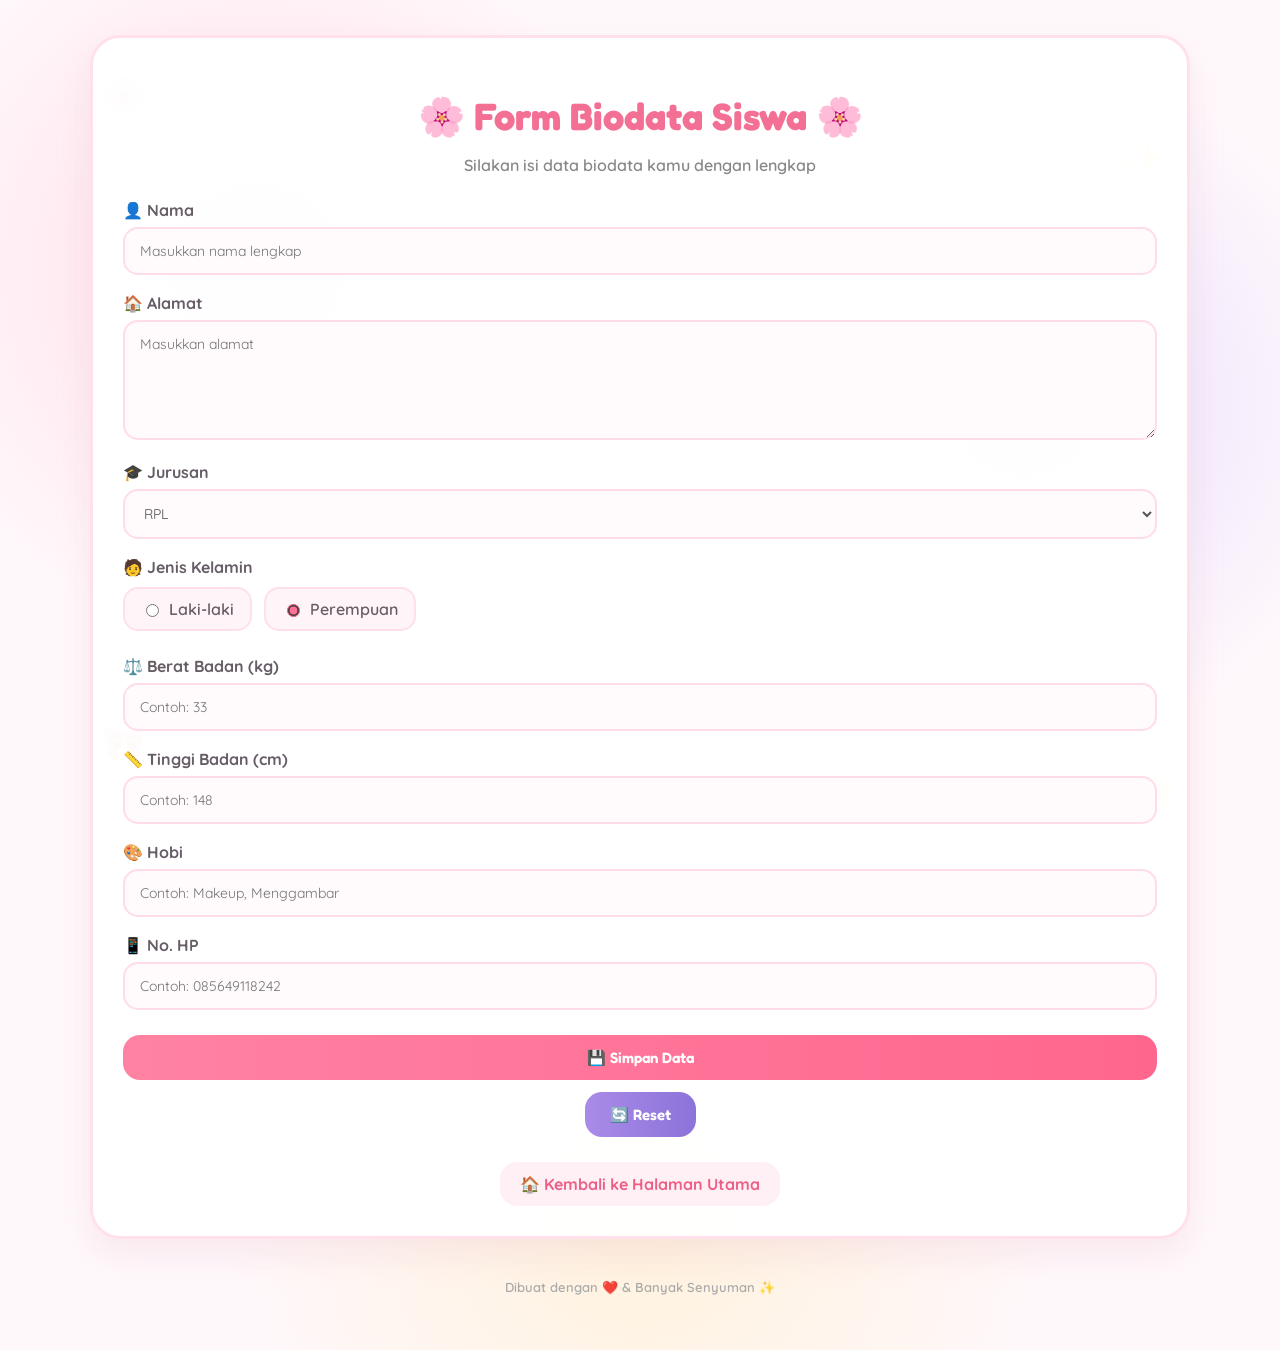
==== commit 1c9f383e: "biodata" ====
--- a/form_biodata.html
+++ b/form_biodata.html
@@ -70,7 +70,7 @@
                         id="nama"
                         name="nama"
                         placeholder="Masukkan nama lengkap"
-                        value="Niswatun Rosidah"
+                        value=""
                         required
                     >
 
@@ -89,7 +89,7 @@
                         name="alamat"
                         placeholder="Masukkan alamat"
                         required
-                    >Jl. A. Yani RT 9 RW 3 Senggreng, Sumberpucung</textarea>
+                    ></textarea>
 
                 </div>
 
@@ -184,7 +184,7 @@
                         id="bb"
                         name="bb"
                         placeholder="Contoh: 33"
-                        value="33"
+                        value=""
                         min="1"
                     >
 
@@ -203,7 +203,7 @@
                         id="tb"
                         name="tb"
                         placeholder="Contoh: 148"
-                        value="148"
+                        value=""
                         min="1"
                     >
 
@@ -222,7 +222,7 @@
                         id="hobi"
                         name="hobi"
                         placeholder="Contoh: Makeup, Menggambar"
-                        value="Makeup, Menggambar"
+                        value=""
                     >
 
                 </div>
@@ -236,11 +236,11 @@
                     </label>
 
                     <input
-                        type="tel"
+                        type="number"
                         id="nohp"
                         name="nohp"
                         placeholder="Contoh: 085649118242"
-                        value="085649118242"
+                        value=""
                     >
 
                 </div>
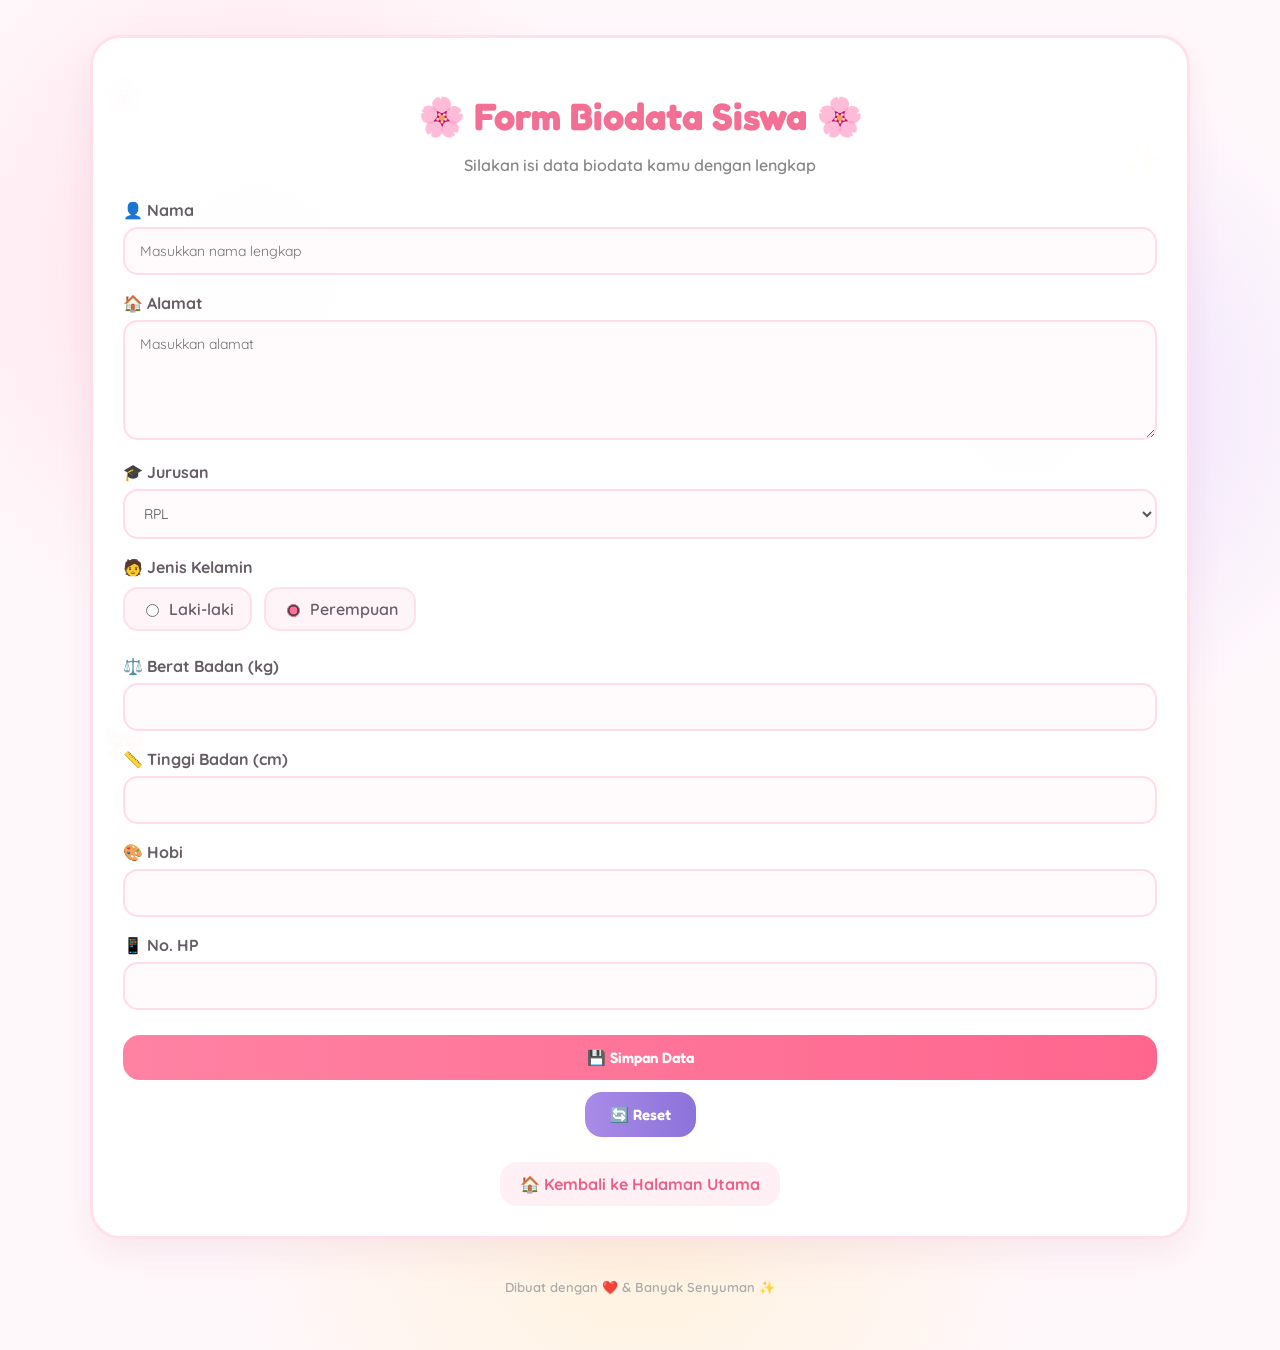
==== commit 66da2642: "biodata" ====
--- a/form_biodata.html
+++ b/form_biodata.html
@@ -183,7 +183,7 @@
                         type="number"
                         id="bb"
                         name="bb"
-                        placeholder="Contoh: 33"
+                        placeholder=""
                         value=""
                         min="1"
                     >
@@ -202,7 +202,7 @@
                         type="number"
                         id="tb"
                         name="tb"
-                        placeholder="Contoh: 148"
+                        placeholder=""
                         value=""
                         min="1"
                     >
@@ -221,7 +221,7 @@
                         type="text"
                         id="hobi"
                         name="hobi"
-                        placeholder="Contoh: Makeup, Menggambar"
+                        placeholder=""
                         value=""
                     >
 
@@ -239,7 +239,7 @@
                         type="number"
                         id="nohp"
                         name="nohp"
-                        placeholder="Contoh: 085649118242"
+                        placeholder=""
                         value=""
                     >
 
